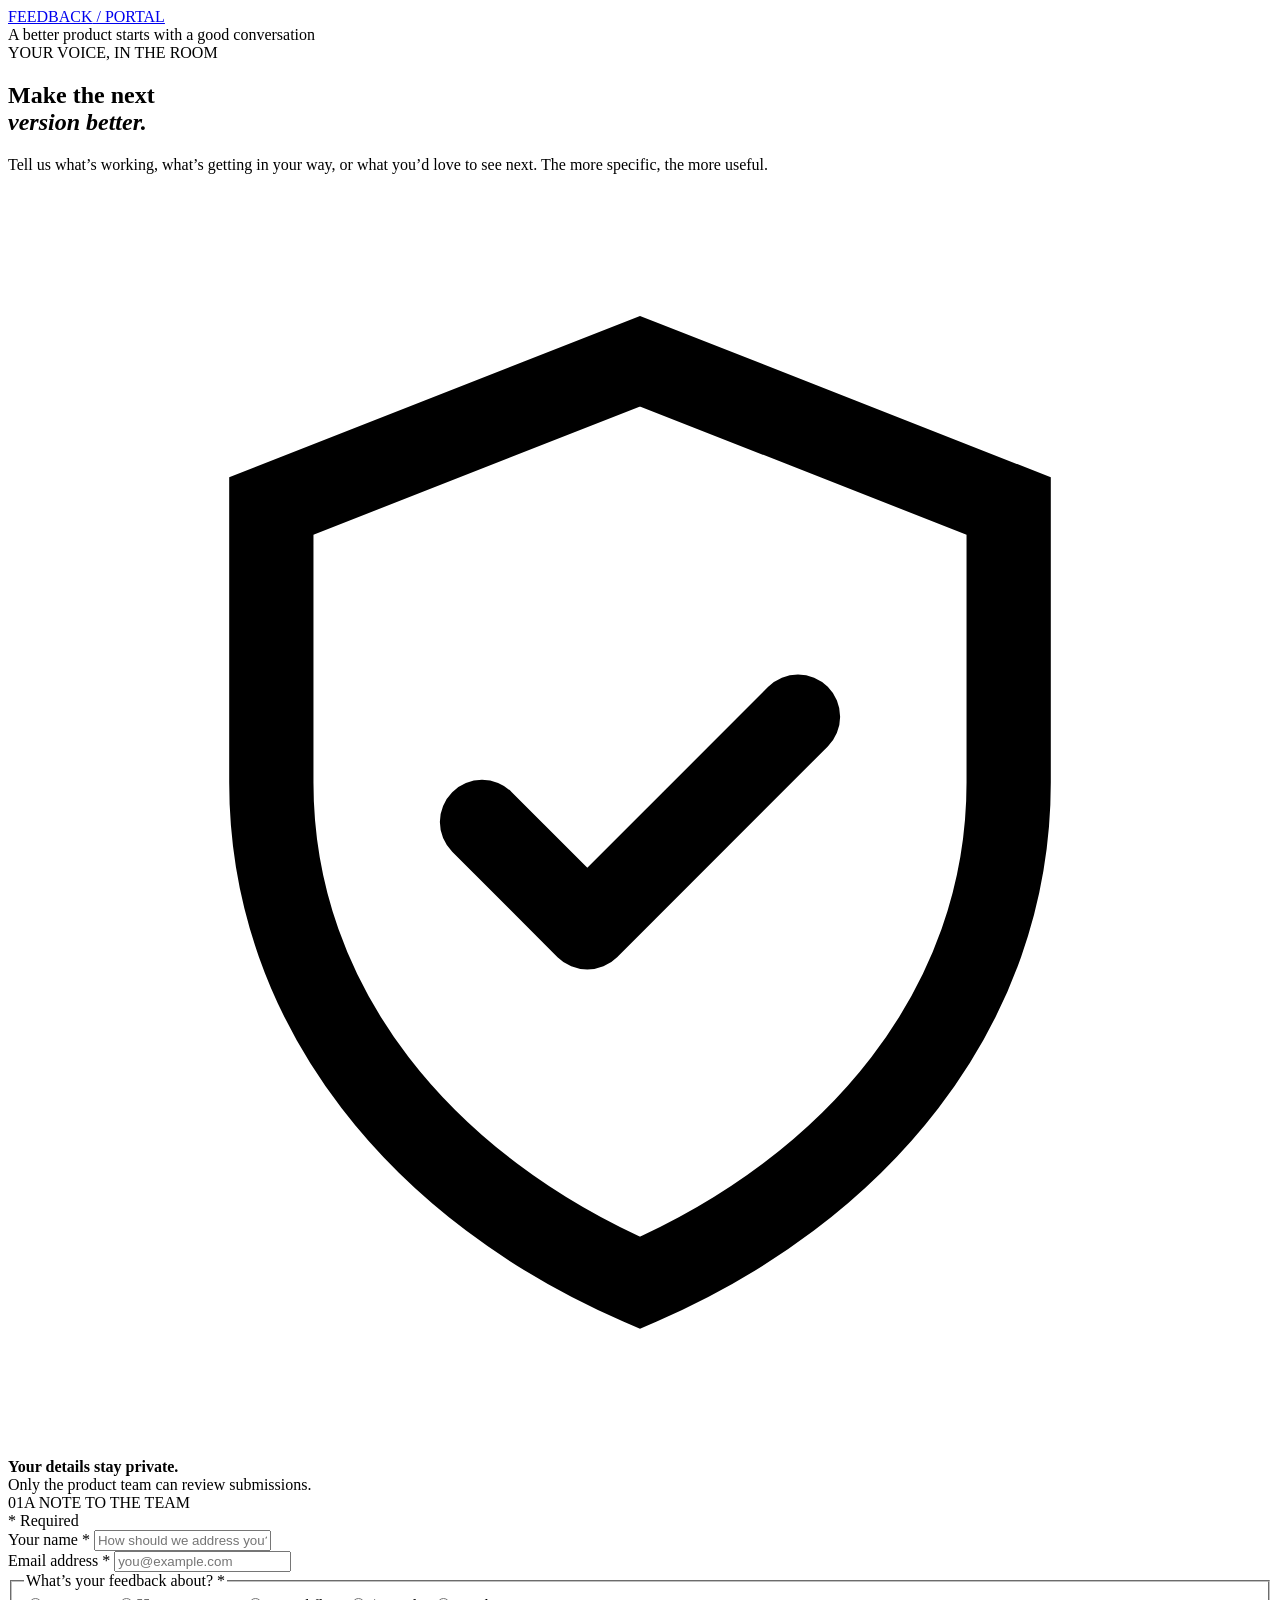
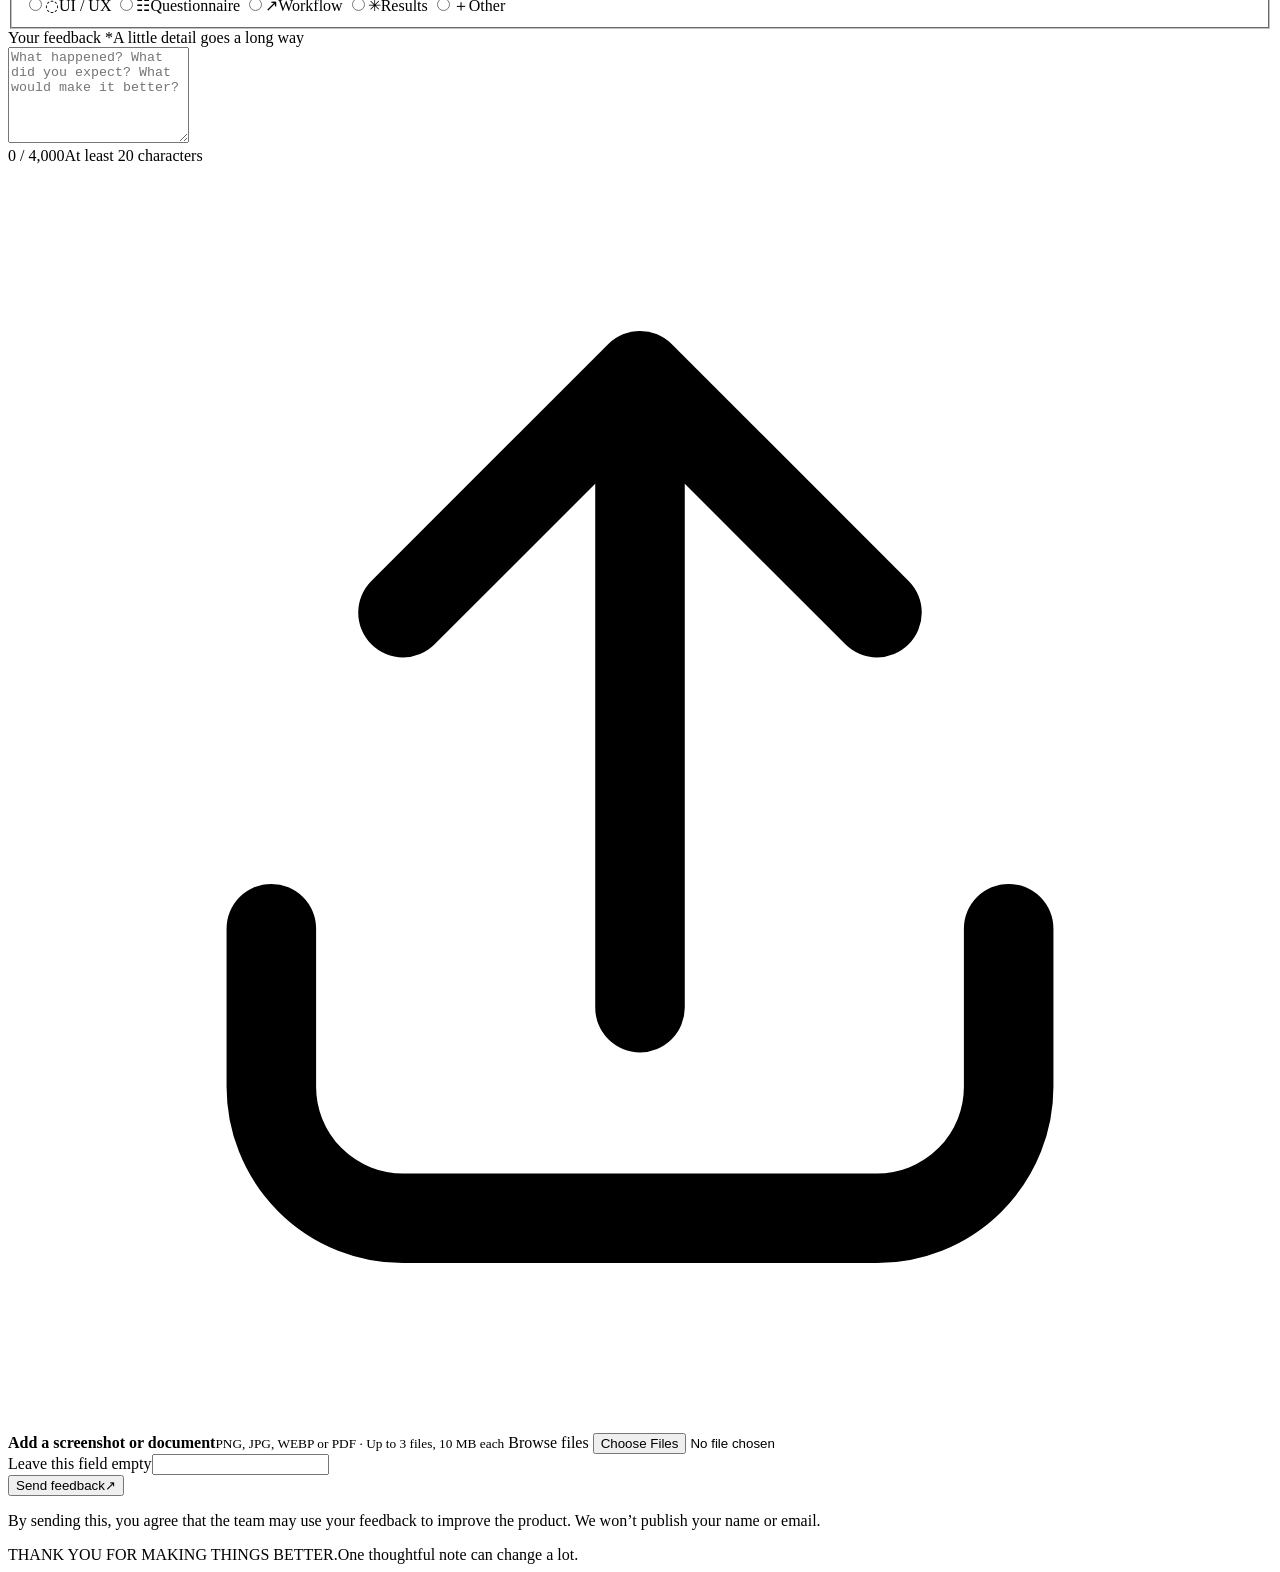
==== index.html @ da31dcec "Add feedback portal source and database setup" ====
<!doctype html>
<html lang="en">
  <head>
    <meta charset="UTF-8" />
    <meta name="viewport" content="width=device-width, initial-scale=1.0" />
    <meta name="theme-color" content="#f5f5f1" />
    <meta name="description" content="Share thoughtful feedback and help shape what comes next." />
    <title>Product Feedback</title>
    <link rel="preconnect" href="https://fonts.googleapis.com" />
    <link rel="preconnect" href="https://fonts.gstatic.com" crossorigin />
    <link href="https://fonts.googleapis.com/css2?family=DM+Sans:wght@400;500;600;700&family=Manrope:wght@400;500;600;700;800&display=swap" rel="stylesheet" />
    <link rel="stylesheet" href="/src/style.css" />
  </head>
  <body>
    <div class="page-shell">
      <header class="topbar">
        <a class="wordmark" href="/" aria-label="Feedback portal home">
          <span class="mark" aria-hidden="true"><span></span><span></span><span></span></span>
          <span>FEEDBACK<span class="wordmark-light"> / PORTAL</span></span>
        </a>
        <div class="topbar-note"><span class="live-dot"></span> A better product starts with a good conversation</div>
      </header>

      <main>
        <section class="intro" aria-labelledby="page-title">
          <div class="eyebrow"><span class="eyebrow-line"></span> YOUR VOICE, IN THE ROOM</div>
          <h1 id="page-title">Make the next<br /><em>version better.</em></h1>
          <p class="intro-copy">Tell us what’s working, what’s getting in your way, or what you’d love to see next. The more specific, the more useful.</p>
          <div class="trust-note">
            <span class="trust-icon" aria-hidden="true">
              <svg viewBox="0 0 24 24" fill="none"><path d="M12 3.25 19 6v5.25c0 4.3-2.92 7.73-7 9.5-4.08-1.77-7-5.2-7-9.5V6l7-2.75Z" stroke="currentColor" stroke-width="1.6"/><path d="m9 12 2 2 4-4" stroke="currentColor" stroke-width="1.6" stroke-linecap="round" stroke-linejoin="round"/></svg>
            </span>
            <span><strong>Your details stay private.</strong><br />Only the product team can review submissions.</span>
          </div>
        </section>

        <section class="form-card" aria-label="Feedback form">
          <div class="card-topline">
            <div><span class="card-step">01</span><span class="card-caption">A NOTE TO THE TEAM</span></div>
            <span class="required-note"><span class="required-star">*</span> Required</span>
          </div>

          <form id="feedback-form" novalidate>
            <div class="identity-grid">
              <div class="field">
                <label for="person-name">Your name <span class="required-star">*</span></label>
                <input id="person-name" name="person_name" type="text" autocomplete="name" placeholder="How should we address you?" minlength="2" maxlength="100" required />
              </div>
              <div class="field">
                <label for="email">Email address <span class="required-star">*</span></label>
                <input id="email" name="email" type="email" autocomplete="email" placeholder="you@example.com" maxlength="254" required />
              </div>
            </div>

            <fieldset class="field category-field">
              <legend>What’s your feedback about? <span class="required-star">*</span></legend>
              <div class="category-grid">
                <label class="category-option"><input type="radio" name="category" value="UI/UX" required /><span class="category-icon">◌</span><span>UI / UX</span></label>
                <label class="category-option"><input type="radio" name="category" value="Questionnaire" /><span class="category-icon">☷</span><span>Questionnaire</span></label>
                <label class="category-option"><input type="radio" name="category" value="Workflow" /><span class="category-icon">↗</span><span>Workflow</span></label>
                <label class="category-option"><input type="radio" name="category" value="Results" /><span class="category-icon">✳</span><span>Results</span></label>
                <label class="category-option category-other"><input type="radio" name="category" value="Other" /><span class="category-icon">＋</span><span>Other</span></label>
              </div>
            </fieldset>

            <div class="field message-field">
              <div class="label-row"><label for="feedback">Your feedback <span class="required-star">*</span></label><span class="field-hint">A little detail goes a long way</span></div>
              <textarea id="feedback" name="feedback_text" rows="6" minlength="20" maxlength="4000" placeholder="What happened? What did you expect? What would make it better?" required></textarea>
              <div class="textarea-footer"><span id="char-count">0 / 4,000</span><span>At least 20 characters</span></div>
            </div>

            <div class="attachment-zone">
              <label class="upload-control" for="attachments">
                <span class="upload-icon" aria-hidden="true"><svg viewBox="0 0 24 24" fill="none"><path d="M12 16V4m0 0L7.5 8.5M12 4l4.5 4.5M5 14.5v3A2.5 2.5 0 0 0 7.5 20h9a2.5 2.5 0 0 0 2.5-2.5v-3" stroke="currentColor" stroke-width="1.7" stroke-linecap="round" stroke-linejoin="round"/></svg></span>
                <span class="upload-copy"><strong>Add a screenshot or document</strong><small>PNG, JPG, WEBP or PDF · Up to 3 files, 10 MB each</small></span>
                <span class="upload-browse">Browse files</span>
              </label>
              <input id="attachments" class="visually-hidden" name="attachments" type="file" accept="image/png,image/jpeg,image/webp,application/pdf" multiple />
              <div id="file-list" class="file-list" aria-live="polite"></div>
            </div>

            <div class="honeypot" aria-hidden="true"><label for="website">Leave this field empty</label><input id="website" name="website" tabindex="-1" autocomplete="off" /></div>

            <div id="form-message" class="form-message" role="status" aria-live="polite"></div>
            <button class="submit-button" id="submit-button" type="submit"><span>Send feedback</span><span class="button-arrow" aria-hidden="true">↗</span></button>
            <p class="form-footnote">By sending this, you agree that the team may use your feedback to improve the product. We won’t publish your name or email.</p>
          </form>
        </section>
      </main>

      <footer class="footer"><span>THANK YOU FOR MAKING THINGS BETTER.</span><span>One thoughtful note can change a lot.</span></footer>
    </div>
    <script src="/config.js"></script>
    <script type="module" src="/src/main.js"></script>
  </body>
</html>
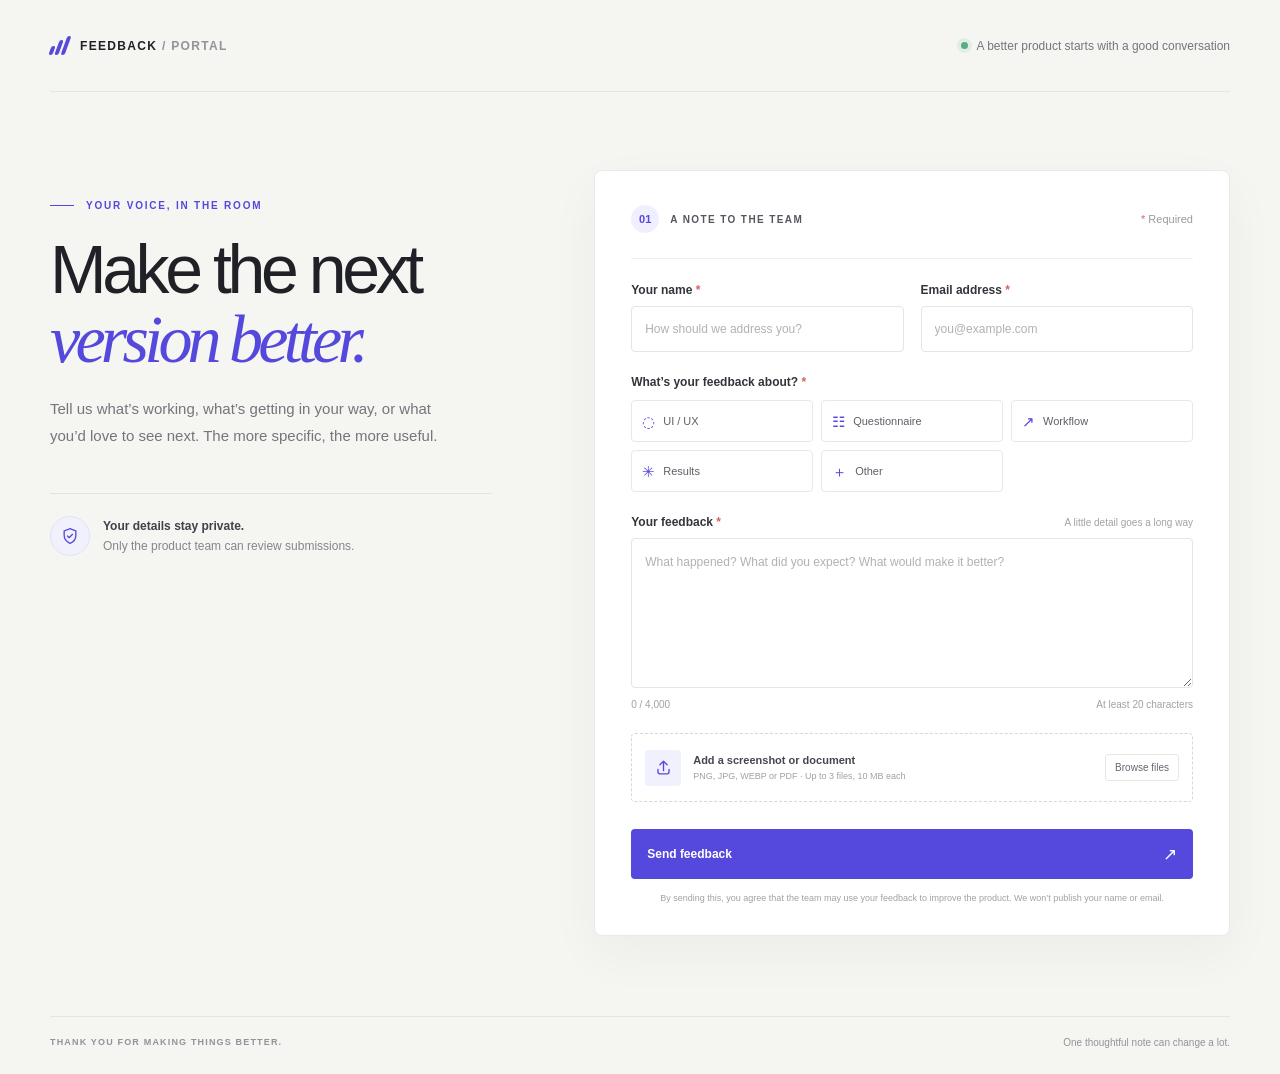
==== commit eb6eae35: "Prepare portal for GitHub Pages" ====
--- a/index.html
+++ b/index.html
@@ -9,12 +9,12 @@
     <link rel="preconnect" href="https://fonts.googleapis.com" />
     <link rel="preconnect" href="https://fonts.gstatic.com" crossorigin />
     <link href="https://fonts.googleapis.com/css2?family=DM+Sans:wght@400;500;600;700&family=Manrope:wght@400;500;600;700;800&display=swap" rel="stylesheet" />
-    <link rel="stylesheet" href="/src/style.css" />
+    <link rel="stylesheet" href="src/style.css" />
   </head>
   <body>
     <div class="page-shell">
       <header class="topbar">
-        <a class="wordmark" href="/" aria-label="Feedback portal home">
+        <a class="wordmark" href="./" aria-label="Feedback portal home">
           <span class="mark" aria-hidden="true"><span></span><span></span><span></span></span>
           <span>FEEDBACK<span class="wordmark-light"> / PORTAL</span></span>
         </a>
@@ -90,7 +90,7 @@
 
       <footer class="footer"><span>THANK YOU FOR MAKING THINGS BETTER.</span><span>One thoughtful note can change a lot.</span></footer>
     </div>
-    <script src="/config.js"></script>
-    <script type="module" src="/src/main.js"></script>
+    <script src="config.js"></script>
+    <script type="module" src="src/main.js"></script>
   </body>
 </html>
--- a/src/style.css
+++ b/src/style.css
@@ -0,0 +1,130 @@
+:root {
+  font-family: "DM Sans", sans-serif;
+  color: #202127;
+  background: #f5f5f1;
+  font-synthesis: none;
+  text-rendering: optimizeLegibility;
+  --ink: #202127;
+  --muted: #7d7f88;
+  --line: #e4e4df;
+  --paper: #fff;
+  --blue: #5548dc;
+  --blue-soft: #f0efff;
+  --green: #1a8058;
+  --danger: #b33f45;
+}
+
+* { box-sizing: border-box; }
+body { margin: 0; min-width: 320px; min-height: 100vh; background: #f5f5f1; }
+button, input, textarea { font: inherit; }
+.page-shell { width: min(1180px, calc(100% - 80px)); margin: 0 auto; }
+.topbar { height: 92px; display: flex; justify-content: space-between; align-items: center; border-bottom: 1px solid #e5e5e0; }
+.wordmark { display: inline-flex; align-items: center; gap: 12px; color: var(--ink); font: 800 12px/1 "Manrope", sans-serif; letter-spacing: .11em; text-decoration: none; }
+.wordmark-light { color: #92939a; font-weight: 600; }
+.mark { display: flex; align-items: end; gap: 3px; height: 19px; }
+.mark span { width: 4px; border-radius: 5px; background: var(--blue); transform: skew(-20deg); }
+.mark span:nth-child(1) { height: 9px; }.mark span:nth-child(2) { height: 15px; }.mark span:nth-child(3) { height: 19px; }
+.topbar-note { display: flex; align-items: center; gap: 9px; color: #74757e; font-size: 12px; }
+.live-dot { width: 7px; height: 7px; border-radius: 50%; background: #5bab83; box-shadow: 0 0 0 4px #e1eee5; }
+main { display: grid; grid-template-columns: minmax(290px, .82fr) minmax(520px, 1.18fr); gap: clamp(48px, 8vw, 112px); align-items: start; padding: 78px 0 80px; }
+.intro { padding-top: 30px; }
+.eyebrow { display: flex; align-items: center; gap: 12px; color: var(--blue); font-size: 10px; font-weight: 700; letter-spacing: .18em; }
+.eyebrow-line { width: 24px; height: 1px; background: var(--blue); }
+h1 { margin: 24px 0 20px; font: 500 clamp(46px, 5.4vw, 68px)/1.02 "Manrope", sans-serif; letter-spacing: -.065em; }
+h1 em { color: var(--blue); font-family: Georgia, serif; font-weight: 400; letter-spacing: -.07em; }
+.intro-copy { max-width: 390px; margin: 0; color: #74757d; font-size: 15px; line-height: 1.8; }
+.trust-note { display: flex; align-items: center; gap: 13px; margin-top: 44px; padding-top: 22px; border-top: 1px solid var(--line); color: #85858c; font-size: 12px; line-height: 1.7; }
+.trust-note strong { color: #40414a; font-size: 12px; font-weight: 600; }
+.trust-icon { flex: none; width: 40px; height: 40px; display: grid; place-items: center; border: 1px solid #e4e2f8; border-radius: 50%; color: var(--blue); background: #f1f0fd; }
+.trust-icon svg { width: 20px; height: 20px; }
+.form-card { padding: 34px 36px 29px; border: 1px solid #ebebe6; border-radius: 8px; background: var(--paper); box-shadow: 0 18px 52px rgba(35, 36, 42, .045); }
+.card-topline { display: flex; justify-content: space-between; align-items: center; padding-bottom: 25px; border-bottom: 1px solid #eeeeea; }
+.card-topline > div { display: flex; align-items: center; gap: 11px; }
+.card-step { display: grid; place-items: center; width: 28px; height: 28px; border-radius: 50%; background: var(--blue-soft); color: var(--blue); font: 700 11px "Manrope", sans-serif; }
+.card-caption { color: #55565f; font-size: 10px; font-weight: 700; letter-spacing: .14em; }
+.required-note { color: #9a9aa0; font-size: 11px; }
+.required-star { color: #da615f; }
+form { padding-top: 24px; }
+.identity-grid { display: grid; grid-template-columns: 1fr 1fr; gap: 17px; }
+.field { min-width: 0; margin: 0 0 23px; }
+.field label, .field legend { display: block; margin-bottom: 9px; color: #34353c; font-size: 12px; font-weight: 600; }
+.field input:not([type="radio"]), .field textarea { width: 100%; border: 1px solid #e5e5e2; border-radius: 4px; outline: none; background: #fff; color: var(--ink); transition: border-color .18s, box-shadow .18s; }
+.field input:not([type="radio"]) { height: 46px; padding: 0 13px; font-size: 12px; }
+.field textarea { resize: vertical; min-height: 140px; padding: 13px; font-size: 12px; line-height: 1.7; }
+.field input::placeholder, .field textarea::placeholder { color: #b1b1b7; }
+.field input:focus, .field textarea:focus { border-color: #8e86ee; box-shadow: 0 0 0 3px rgba(85,72,220,.09); }
+.category-field { padding: 0; border: 0; }
+.category-field legend { margin-bottom: 11px; padding: 0; }
+.category-grid { display: grid; grid-template-columns: repeat(3, 1fr); gap: 8px; }
+.category-option { position: relative; display: flex !important; align-items: center; gap: 8px; min-height: 42px; margin: 0 !important; padding: 0 10px; border: 1px solid #e8e8e4; border-radius: 4px; color: #5e5f68 !important; font-size: 11px !important; font-weight: 500 !important; cursor: pointer; transition: border .18s, background .18s, color .18s; }
+.category-option:hover { border-color: #b7b2f0; }
+.category-option:has(input:checked) { border-color: #a6a0ef; background: #f5f4ff; color: #4940bf !important; }
+.category-option input { position: absolute; inset: 0; width: 100%; height: 100%; margin: 0; opacity: 0; cursor: pointer; }
+.category-option:has(input:focus-visible) { outline: 2px solid var(--blue); outline-offset: 2px; }
+.category-icon { color: var(--blue); font-size: 15px; line-height: 1; }
+.label-row { display: flex; justify-content: space-between; align-items: baseline; }
+.label-row label { margin-bottom: 9px; }
+.field-hint, .textarea-footer { color: #a1a1a8; font-size: 10px; }
+.textarea-footer { display: flex; justify-content: space-between; margin-top: 7px; }
+.attachment-zone { margin: 1px 0 19px; }
+.upload-control { display: flex; align-items: center; gap: 12px; min-height: 69px; padding: 11px 13px; border: 1px dashed #d7d7d3; border-radius: 4px; cursor: pointer; transition: background .16s, border-color .16s; }
+.upload-control:hover { border-color: #aaa4ef; background: #faf9ff; }
+.upload-icon { display: grid; place-items: center; flex: none; width: 36px; height: 36px; border-radius: 4px; background: #f1f0fd; color: var(--blue); }
+.upload-icon svg { width: 19px; height: 19px; }
+.upload-copy { display: flex; flex: 1; flex-direction: column; gap: 5px; min-width: 0; }
+.upload-copy strong { color: #45464f; font-size: 11px; font-weight: 600; }
+.upload-copy small { color: #a0a0a6; font-size: 9px; }
+.upload-browse { padding: 7px 9px; border: 1px solid #e7e7e4; border-radius: 3px; color: #666770; font-size: 10px; white-space: nowrap; }
+.visually-hidden, .honeypot { position: absolute !important; width: 1px !important; height: 1px !important; padding: 0 !important; margin: -1px !important; overflow: hidden !important; clip: rect(0, 0, 0, 0) !important; white-space: nowrap !important; border: 0 !important; }
+.file-list { display: grid; gap: 6px; margin-top: 8px; }
+.file-chip { display: flex; align-items: center; gap: 8px; min-width: 0; padding: 8px 10px; border: 1px solid #ecece8; border-radius: 4px; background: #fbfbf9; }
+.file-chip-icon { color: var(--blue); font: 700 8px "Manrope", sans-serif; }
+.file-chip-name { flex: 1; overflow: hidden; color: #55565e; font-size: 10px; text-overflow: ellipsis; white-space: nowrap; }
+.file-chip-size { color: #9a9aa0; font-size: 9px; }
+.form-message { display: none; margin: 0 0 12px; padding: 10px 12px; border-radius: 4px; font-size: 11px; line-height: 1.5; }
+.form-message.is-visible { display: block; }
+.form-message.error { color: #9e343c; background: #fff0ef; }
+.form-message.success { color: #176d4b; background: #edf8f1; }
+.submit-button { display: flex; justify-content: space-between; align-items: center; width: 100%; height: 50px; padding: 0 16px; border: 0; border-radius: 4px; background: var(--blue); color: #fff; font-size: 12px; font-weight: 600; cursor: pointer; transition: background .18s, transform .18s; }
+.submit-button:hover { background: #4337c6; transform: translateY(-1px); }
+.submit-button:focus-visible { outline: 3px solid #bdb8f8; outline-offset: 3px; }
+.submit-button:disabled { cursor: wait; opacity: .72; transform: none; }
+.button-arrow { font-size: 17px; font-weight: 400; }
+.form-footnote { margin: 12px 0 0; color: #a1a1a7; font-size: 9px; line-height: 1.6; text-align: center; }
+.footer { display: flex; justify-content: space-between; padding: 20px 0 26px; border-top: 1px solid #e5e5e0; color: #92939a; font-size: 10px; }
+.footer span:first-child { font-size: 9px; font-weight: 700; letter-spacing: .13em; }
+
+@media (max-width: 900px) {
+  .page-shell { width: min(720px, calc(100% - 48px)); }
+  main { grid-template-columns: 1fr; gap: 34px; padding: 54px 0 62px; }
+  .intro { padding-top: 0; }
+  h1 br { display: none; }
+  h1 { font-size: clamp(46px, 9vw, 64px); }
+  .intro-copy { max-width: 540px; }
+  .trust-note { margin-top: 26px; padding-top: 16px; }
+}
+@media (max-width: 560px) {
+  .page-shell { width: calc(100% - 32px); }
+  .topbar { height: 70px; }
+  .topbar-note { max-width: 145px; font-size: 10px; line-height: 1.4; }
+  .wordmark { gap: 8px; font-size: 10px; }
+  main { padding: 43px 0 45px; gap: 27px; }
+  .eyebrow { font-size: 9px; }
+  h1 { margin: 19px 0 15px; font-size: clamp(42px, 12vw, 56px); }
+  .intro-copy { font-size: 13px; }
+  .trust-note { margin-top: 21px; font-size: 11px; }
+  .form-card { padding: 23px 18px 20px; }
+  .card-caption { font-size: 9px; }
+  .identity-grid { grid-template-columns: 1fr; gap: 0; }
+  .category-grid { grid-template-columns: 1fr 1fr; }
+  .category-option { min-height: 41px; }
+  .category-other { grid-column: 1 / -1; }
+  .upload-control { align-items: flex-start; flex-wrap: wrap; }
+  .upload-copy { padding-top: 4px; }
+  .upload-browse { margin-left: 48px; }
+  .footer { flex-direction: column; gap: 8px; font-size: 9px; }
+}
+
+@media (prefers-reduced-motion: reduce) {
+  *, *::before, *::after { scroll-behavior: auto !important; transition-duration: .01ms !important; }
+}
